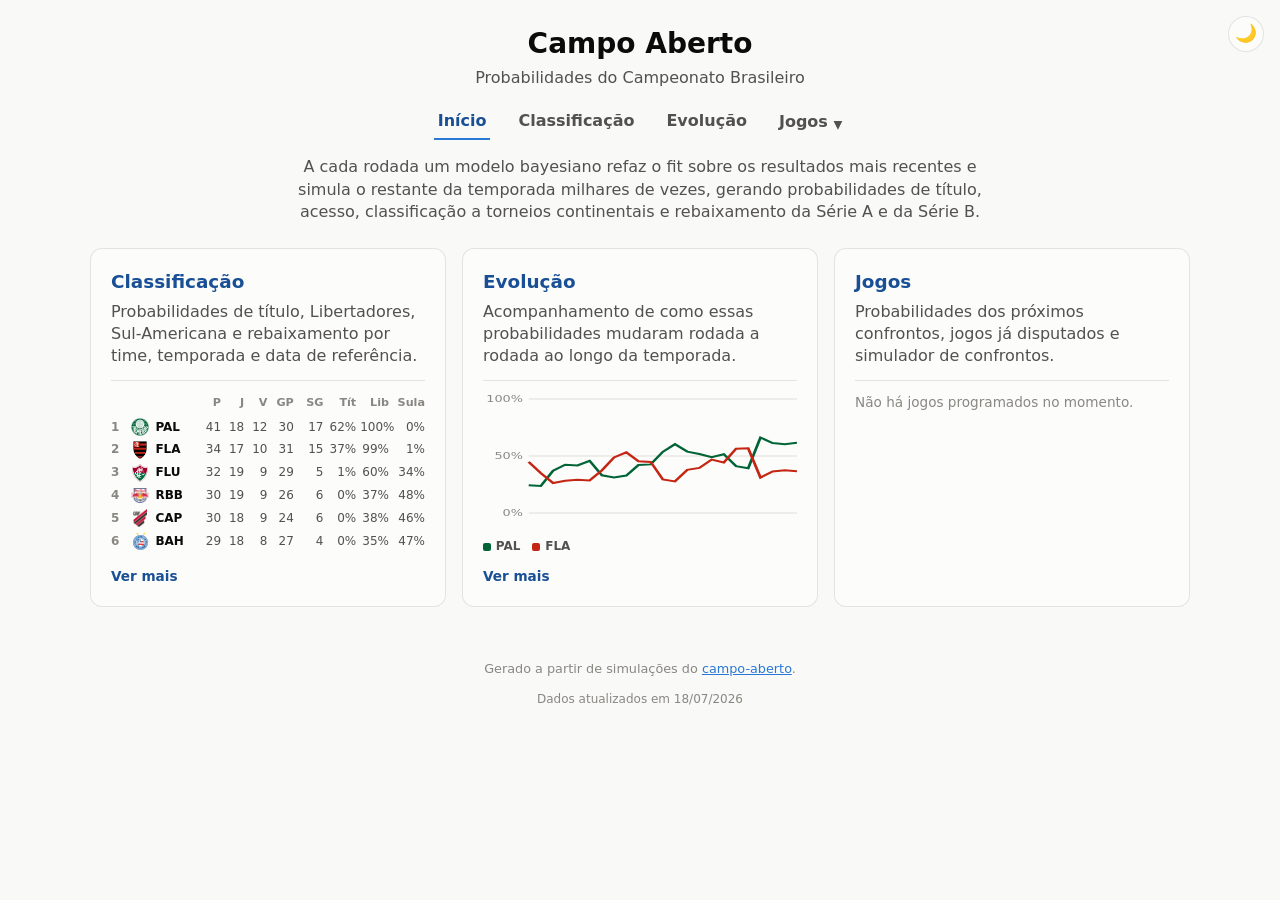
==== site/index.html @ 21b98638 "Add "last updated" footer indicator to the site Shows "Dados atualizados em DD/MM/YYYY" (from params" ====
<!doctype html>
<html lang="pt-BR">
  <head>
    <meta charset="UTF-8" />
    <meta name="viewport" content="width=device-width, initial-scale=1.0" />
    <title>Campo Aberto</title>
    <link
      rel="icon"
      href="data:image/svg+xml,<svg xmlns=%22http://www.w3.org/2000/svg%22 viewBox=%220 0 100 100%22><text y=%22.9em%22 font-size=%2290%22>%E2%9A%BD</text></svg>"
    />
    <link rel="stylesheet" href="assets/css/style.css" />
    <script>
      // Applies any stored theme choice before first paint, so the page
      // never flashes the wrong palette. theme.js (loaded later) owns the
      // toggle button itself.
      (() => {
        const stored = localStorage.getItem("campo-aberto-theme");
        if (stored === "light" || stored === "dark") {
          document.documentElement.setAttribute("data-theme", stored);
        }
      })();
    </script>
  </head>
  <body>
    <button
      id="theme-toggle"
      class="theme-toggle"
      type="button"
      aria-pressed="false"
      aria-label="Mudar para tema escuro"
    ></button>

    <header class="page-header">
      <h1>Campo Aberto</h1>
      <p class="subtitle">Probabilidades do Campeonato Brasileiro</p>
    </header>

    <nav class="page-nav" aria-label="Páginas">
      <a href="index.html" aria-current="page">Início</a>
      <a href="probabilities.html">Classificação</a>
      <a href="evolution.html">Evolução</a>
      <div class="nav-dropdown">
        <a
          href="matches/upcoming.html"
          class="nav-dropdown-trigger"
          aria-haspopup="true"
          aria-expanded="false"
          >Jogos</a
        >
        <div class="nav-dropdown-menu">
          <a href="matches/upcoming.html">Próximos</a>
          <a href="matches/played.html">Passados</a>
          <a href="matches/simulate.html">Simule</a>
        </div>
      </div>
    </nav>

    <main>
      <p class="home-intro">
        A cada rodada um modelo bayesiano refaz o fit sobre os resultados mais recentes e simula o
        restante da temporada milhares de vezes, gerando probabilidades de título, acesso,
        classificação a torneios continentais e rebaixamento da Série A e da Série B.
      </p>

      <div class="home-cards">
        <div class="home-card">
          <h2><a class="home-card-title" href="probabilities.html">Classificação</a></h2>
          <p>
            Probabilidades de título, Libertadores, Sul-Americana e rebaixamento por time, temporada
            e data de referência.
          </p>
          <div class="home-preview" id="preview-standings">Carregando...</div>
          <a class="home-card-more" href="probabilities.html">Ver mais</a>
        </div>
        <div class="home-card">
          <h2><a class="home-card-title" href="evolution.html">Evolução</a></h2>
          <p>
            Acompanhamento de como essas probabilidades mudaram rodada a rodada ao longo da
            temporada.
          </p>
          <div class="home-preview" id="preview-evolution">Carregando...</div>
          <a class="home-card-more" href="evolution.html">Ver mais</a>
        </div>
        <div class="home-card">
          <h2><a class="home-card-title" href="matches/upcoming.html">Jogos</a></h2>
          <p>
            Probabilidades dos próximos confrontos, jogos já disputados e simulador de confrontos.
          </p>
          <div class="home-preview" id="preview-matches">Carregando...</div>
          <a class="home-card-more" href="matches/upcoming.html" id="preview-matches-more"
            >Ver mais</a
          >
        </div>
      </div>
    </main>

    <footer class="page-footer">
      <p>
        Gerado a partir de simulações do
        <a href="https://github.com/IgorMichels/campo-aberto" target="_blank" rel="noopener"
          >campo-aberto</a
        >.
      </p>
      <p class="last-updated" id="last-updated"></p>
    </footer>

    <script src="assets/js/score_models.js"></script>
    <script src="assets/js/poisson_home.js"></script>
    <script src="assets/js/nav.js"></script>
    <script src="assets/js/theme.js"></script>
    <script src="assets/js/last_updated.js"></script>
    <script src="assets/js/team_display.js"></script>
    <script src="assets/js/home.js"></script>
  </body>
</html>
---- site/assets/css/style.css ----
:root {
  --surface-1: #fcfcfb;
  --page-plane: #f9f9f7;
  --text-primary: #0b0b0b;
  --text-secondary: #52514e;
  --text-muted: #898781;
  --gridline: #e1e0d9;
  --baseline: #c3c2b7;
  --border: rgba(11, 11, 11, 0.1);
  --accent: #2a78d6;
  --accent-strong: #184f95;
  --seq-r: 37;
  --seq-g: 106;
  --seq-b: 191;
  --head-row-h: 2.4rem;
  --zone-libertadores-grupos: #2a78d6;
  --zone-libertadores-pre: #eb6834;
  --zone-sulamericana: #008300;
  --zone-rebaixamento: #e34948;
  --zone-direct-promotion: #2a78d6;
  --zone-playoff-promotion: #eb6834;
}

/* Dark palette applies either from the OS preference (when the user hasn't
   picked a theme via the toggle button, i.e. no data-theme attribute) or
   from an explicit data-theme="dark" set by theme.js, which always wins
   over the OS preference in either direction. */
@media (prefers-color-scheme: dark) {
  :root:not([data-theme="light"]) {
    --surface-1: #1a1a19;
    --page-plane: #0d0d0d;
    --text-primary: #ffffff;
    --text-secondary: #c3c2b7;
    --text-muted: #898781;
    --gridline: #2c2c2a;
    --baseline: #383835;
    --border: rgba(255, 255, 255, 0.1);
    --accent: #3987e5;
    --accent-strong: #86b6ef;
    --seq-r: 57;
    --seq-g: 135;
    --seq-b: 229;
    --zone-libertadores-grupos: #3987e5;
    --zone-libertadores-pre: #d95926;
    --zone-sulamericana: #008300;
    --zone-rebaixamento: #e66767;
    --zone-direct-promotion: #3987e5;
    --zone-playoff-promotion: #d95926;
  }
}

:root[data-theme="dark"] {
  --surface-1: #1a1a19;
  --page-plane: #0d0d0d;
  --text-primary: #ffffff;
  --text-secondary: #c3c2b7;
  --text-muted: #898781;
  --gridline: #2c2c2a;
  --baseline: #383835;
  --border: rgba(255, 255, 255, 0.1);
  --accent: #3987e5;
  --accent-strong: #86b6ef;
  --seq-r: 57;
  --seq-g: 135;
  --seq-b: 229;
  --zone-libertadores-grupos: #3987e5;
  --zone-libertadores-pre: #d95926;
  --zone-sulamericana: #008300;
  --zone-rebaixamento: #e66767;
  --zone-direct-promotion: #3987e5;
  --zone-playoff-promotion: #d95926;
}

* {
  box-sizing: border-box;
}

body {
  margin: 0;
  min-height: 100vh;
  background: var(--page-plane);
  color: var(--text-primary);
  font-family:
    system-ui,
    -apple-system,
    "Segoe UI",
    sans-serif;
  line-height: 1.4;
}

.page-header {
  padding: 1.5rem 1rem 0.5rem;
  text-align: center;
}

.page-header h1 {
  margin: 0 0 0.25rem;
  font-size: 1.75rem;
}

.subtitle {
  margin: 0;
  color: var(--text-secondary);
}

.page-nav {
  display: flex;
  justify-content: center;
  gap: 1.5rem;
  padding: 0.5rem 1rem 0;
}

.page-nav a {
  color: var(--text-secondary);
  text-decoration: none;
  font-weight: 600;
  padding: 0.25rem 0.25rem;
  border-bottom: 2px solid transparent;
}

.page-nav a:hover {
  color: var(--text-primary);
}

.page-nav a[aria-current="page"] {
  color: var(--accent-strong);
  border-bottom-color: var(--accent);
}

/* A .page-nav entry with its own submenu (currently just "Jogos" ->
   Próximos/Passados/Simule) -- opens on hover (pure CSS, mouse users) or on
   click/tap (nav.js toggles .is-open, for touch devices that can't hover).
   The trigger is styled through the plain ".page-nav a" rules above (it's
   still a real <a>, just with this class added on top) plus the small
   caret appended here. */
.nav-dropdown {
  position: relative;
  display: flex;
}

/* The trigger stretches to the same height its plain-<a> siblings get from
   .page-nav's flex stretch (the wrapping div above already matches their
   height; without this the <a> inside it stays at its own shorter natural
   height and sits top-aligned, reading as "shifted up" relative to
   Classificação/Evolução), then centers its own text within that height. */
.nav-dropdown-trigger {
  display: flex;
  align-items: center;
}

.nav-dropdown-trigger::after {
  content: "\25BE"; /* ▾ */
  margin-left: 0.35rem;
  /* Matches .team-select-trigger::after (site/assets/css/matches.css) in
     actual size -- both in rem, not em, since the two triggers don't share
     a font-size to multiply against. */
  font-size: 1.105rem;
  position: relative;
  top: 2px;
}

.nav-dropdown-menu {
  display: none;
  flex-direction: column;
  position: absolute;
  /* No gap between the trigger's bottom edge and this menu's top edge --
     top: 100% (no margin) means the two boxes are directly adjacent, so
     :hover on .nav-dropdown never lapses while the mouse crosses from one
     to the other. Breathing room comes from this box's own top padding
     instead of a margin outside it, which would have been a dead zone. */
  top: 100%;
  left: 50%;
  transform: translateX(-50%);
  padding: 0.6rem 0.35rem 0.35rem;
  min-width: 140px;
  background: var(--surface-1);
  border: 1px solid var(--border);
  border-radius: 8px;
  box-shadow: 0 8px 20px rgba(0, 0, 0, 0.15);
  z-index: 10;
}

.nav-dropdown:hover .nav-dropdown-menu,
.nav-dropdown.is-open .nav-dropdown-menu {
  display: flex;
}

.nav-dropdown-menu a {
  color: var(--text-secondary);
  text-decoration: none;
  font-weight: 600;
  font-size: 0.9rem;
  padding: 0.4rem 0.6rem;
  border-radius: 6px;
  white-space: nowrap;
}

.nav-dropdown-menu a:hover {
  color: var(--text-primary);
  background: var(--border);
}

.nav-dropdown-menu a[aria-current="page"] {
  color: var(--accent-strong);
  background: var(--border);
}

.theme-toggle {
  position: fixed;
  top: 1rem;
  right: 1rem;
  z-index: 20;
  width: 2.25rem;
  height: 2.25rem;
  display: flex;
  align-items: center;
  justify-content: center;
  border-radius: 999px;
  border: 1px solid var(--border);
  background: var(--surface-1);
  color: var(--text-primary);
  font-size: 1.1rem;
  line-height: 1;
  cursor: pointer;
}

.theme-toggle:hover {
  border-color: var(--accent);
}

main {
  max-width: 1200px;
  margin: 0 auto;
  padding: 1rem;
}

.controls {
  display: flex;
  flex-wrap: wrap;
  align-items: center;
  justify-content: center;
  gap: 1rem;
  margin-bottom: 0.5rem;
}

.tabs {
  display: flex;
  gap: 0.25rem;
  background: var(--surface-1);
  border: 1px solid var(--border);
  border-radius: 999px;
  padding: 0.25rem;
}

.tab-button {
  border: none;
  background: transparent;
  color: var(--text-secondary);
  font: inherit;
  font-weight: 600;
  padding: 0.4rem 1rem;
  border-radius: 999px;
  cursor: pointer;
}

.tab-button:hover {
  color: var(--text-primary);
}

.tab-button[aria-selected="true"] {
  background: var(--accent);
  color: #ffffff;
}

.season-picker,
.date-picker {
  display: flex;
  align-items: center;
  gap: 0.5rem;
}

.season-picker label,
.date-picker label {
  color: var(--text-secondary);
  font-weight: 600;
}

#season-select,
#date-select,
#spot-select {
  font: inherit;
  padding: 0.4rem 0.75rem;
  border-radius: 8px;
  border: 1px solid var(--border);
  background: var(--surface-1);
  color: var(--text-primary);
}

.team-picker {
  position: relative;
}

.team-picker-toggle {
  font: inherit;
  font-weight: 600;
  padding: 0.4rem 0.75rem;
  border-radius: 8px;
  border: 1px solid var(--border);
  background: var(--surface-1);
  color: var(--text-primary);
  cursor: pointer;
}

.team-picker-toggle:hover {
  border-color: var(--accent);
}

#team-picker-count {
  color: var(--text-secondary);
  font-weight: 400;
}

.team-picker-panel {
  position: absolute;
  z-index: 10;
  top: calc(100% + 0.4rem);
  left: 0;
  min-width: 260px;
  max-height: 320px;
  overflow-y: auto;
  background: var(--surface-1);
  border: 1px solid var(--border);
  border-radius: 12px;
  box-shadow: 0 8px 24px rgba(0, 0, 0, 0.15);
  padding: 0.4rem;
}

.team-picker-option {
  display: flex;
  align-items: center;
  gap: 0.6rem;
  padding: 0.4rem 0.5rem;
  border-radius: 8px;
  cursor: pointer;
}

.team-picker-option:hover {
  background: var(--page-plane);
}

.team-picker-option input {
  flex-shrink: 0;
  accent-color: var(--accent);
}

.team-picker-option img {
  width: 22px;
  height: 22px;
  object-fit: contain;
  flex-shrink: 0;
}

.team-picker-option span {
  white-space: nowrap;
  overflow: hidden;
  text-overflow: ellipsis;
}

.team-picker-option.disabled {
  opacity: 0.4;
  cursor: not-allowed;
}

.chart-toolbar {
  display: flex;
  justify-content: flex-end;
  max-width: 1100px;
  margin: 0 auto;
}

.table-toggle-button {
  font: inherit;
  font-weight: 600;
  padding: 0.35rem 0.75rem;
  border-radius: 999px;
  border: 1px solid var(--border);
  background: var(--surface-1);
  color: var(--text-secondary);
  cursor: pointer;
}

.table-toggle-button:hover {
  color: var(--text-primary);
  border-color: var(--accent);
}

.table-toggle-button[aria-pressed="true"] {
  background: var(--accent);
  color: #ffffff;
  border-color: var(--accent);
}

.chart-card {
  max-width: 1100px;
  margin: 0.5rem auto 0;
  border: 1px solid var(--border);
  border-radius: 12px;
  background: var(--surface-1);
  padding: 0.5rem;
  overflow-x: auto;
}

.table-scroll {
  overflow-x: auto;
  border: 1px solid var(--border);
  border-radius: 12px;
  background: var(--surface-1);
  margin-top: 1rem;
}

table {
  border-collapse: collapse;
  width: 100%;
  min-width: 480px;
}

thead th {
  position: sticky;
  background: var(--surface-1);
  color: var(--text-secondary);
  font-size: 0.8rem;
  font-weight: 700;
  text-align: center;
  padding: 0.6rem 0.5rem;
  white-space: nowrap;
  box-sizing: border-box;
  height: var(--head-row-h);
}

/* Two-row grouped header (e.g. "Libertadores" spanning fase de grupos/pré/geral):
   both rows get a fixed height so the second row's sticky offset lines up
   exactly under the first, regardless of font-size differences between them. */
#table-head-row th {
  top: 0;
  border-bottom: 2px solid var(--baseline);
}

#table-head-row th.group-header {
  border-bottom: 1px solid var(--gridline);
}

.sub-header-row th {
  top: var(--head-row-h);
  border-bottom: 2px solid var(--baseline);
  font-size: 0.72rem;
  font-weight: 600;
  color: var(--text-muted);
}

#table-head-row th:first-child,
tbody td.team-cell {
  text-align: left;
  position: sticky;
  left: 0;
  background: var(--surface-1);
  z-index: 1;
}

th.sortable {
  cursor: pointer;
  user-select: none;
}

th.sortable:hover,
th.sortable:focus-visible {
  color: var(--text-primary);
}

th.sortable:focus-visible {
  outline: 2px solid var(--accent);
  outline-offset: -2px;
}

th.sortable[aria-sort="ascending"],
th.sortable[aria-sort="descending"] {
  color: var(--accent-strong);
}

tbody td {
  padding: 0.5rem 0.6rem;
  border-bottom: 1px solid var(--gridline);
  text-align: center;
  font-variant-numeric: tabular-nums;
  white-space: nowrap;
}

tbody tr:last-child td {
  border-bottom: none;
}

.team-cell {
  display: flex;
  align-items: center;
  gap: 0.6rem;
  white-space: nowrap;
  /* Transparent by default so every row reserves the same 4px, and only a
     tr.zone-* class (set from the export's already-computed classification
     zone, see app.js's renderTable) needs to override the color -- crests
     stay aligned whether or not a given row has a zone. */
  border-left: 4px solid transparent;
}

.rank-number {
  min-width: 1.5rem;
  text-align: right;
  color: var(--text-muted);
  font-weight: 700;
  font-variant-numeric: tabular-nums;
}

/* Classification-zone color bar, inspired by the colored left-border strip
   sports tables commonly use to mark continental/access-playoff/relegation
   cutoffs -- the zone itself is decided server-side
   (src.site.export_site_data), this only maps a zone name to a color. Covers
   both Serie A (libertadores_grupos, libertadores_pre, sulamericana,
   rebaixamento) and Serie B (direct_promotion, playoff_promotion,
   rebaixamento). */
tbody tr.zone-libertadores-grupos td.team-cell {
  border-left-color: var(--zone-libertadores-grupos);
}

tbody tr.zone-libertadores-pre td.team-cell {
  border-left-color: var(--zone-libertadores-pre);
}

tbody tr.zone-sulamericana td.team-cell {
  border-left-color: var(--zone-sulamericana);
}

tbody tr.zone-direct-promotion td.team-cell {
  border-left-color: var(--zone-direct-promotion);
}

tbody tr.zone-playoff-promotion td.team-cell {
  border-left-color: var(--zone-playoff-promotion);
}

tbody tr.zone-rebaixamento td.team-cell {
  border-left-color: var(--zone-rebaixamento);
}

.zone-legend {
  list-style: none;
  display: flex;
  flex-wrap: wrap;
  justify-content: center;
  gap: 0.4rem 1.2rem;
  margin: 0.75rem 0 0;
  padding: 0;
  font-size: 0.8rem;
  color: var(--text-secondary);
}

.zone-legend-item {
  display: flex;
  align-items: center;
  gap: 0.4rem;
}

.zone-legend-swatch {
  width: 10px;
  height: 10px;
  border-radius: 2px;
  flex-shrink: 0;
}

.zone-legend-swatch.zone-libertadores-grupos {
  background: var(--zone-libertadores-grupos);
}

.zone-legend-swatch.zone-libertadores-pre {
  background: var(--zone-libertadores-pre);
}

.zone-legend-swatch.zone-sulamericana {
  background: var(--zone-sulamericana);
}

.zone-legend-swatch.zone-direct-promotion {
  background: var(--zone-direct-promotion);
}

.zone-legend-swatch.zone-playoff-promotion {
  background: var(--zone-playoff-promotion);
}

.zone-legend-swatch.zone-rebaixamento {
  background: var(--zone-rebaixamento);
}

.crest {
  width: 28px;
  height: 28px;
  object-fit: contain;
  flex-shrink: 0;
}

.table-team-header {
  display: flex;
  align-items: center;
  justify-content: center;
  gap: 0.5rem;
}

.table-team-header .crest {
  width: 20px;
  height: 20px;
}

.team-name {
  font-weight: 600;
}

.prob-cell {
  color: var(--text-primary);
}

.stat-cell {
  color: var(--text-secondary);
  font-weight: 600;
}

.status-cell {
  padding: 1.5rem;
  text-align: center;
  color: var(--text-secondary);
}

.status-message {
  text-align: center;
  color: var(--text-secondary);
}

.home-intro {
  max-width: 720px;
  margin: 0 auto 1.5rem;
  text-align: center;
  color: var(--text-secondary);
}

.home-cards {
  display: grid;
  grid-template-columns: repeat(auto-fit, minmax(220px, 1fr));
  gap: 1rem;
  max-width: 1100px;
  margin: 0 auto;
}

/* A plain container, not a link: each card's own "Ver mais" is the one
   clickable element (an <a> can't nest inside another <a>). display:flex +
   column so home-card-more's margin-top:auto pins it to the bottom of the
   card regardless of how tall that card's own preview content is -- the 3
   cards in a row are already stretched to equal height by .home-cards'
   grid, so this keeps every "Ver mais" lined up along the same baseline. */
.home-card {
  display: flex;
  flex-direction: column;
  padding: 1.25rem;
  border: 1px solid var(--border);
  border-radius: 12px;
  background: var(--surface-1);
}

.home-card h2 {
  margin: 0 0 0.4rem;
  font-size: 1.15rem;
}

.home-card-title {
  color: var(--accent-strong);
  text-decoration: none;
}

.home-card-title:hover {
  text-decoration: underline;
}

.home-card p {
  margin: 0;
  color: var(--text-secondary);
}

/* Per-card "spoiler" preview (home.js) -- a static-at-load snapshot of that
   page's own data, not a live/auto-updating widget. Sits below the card's
   description paragraph. */
.home-preview {
  margin-top: 0.75rem;
  padding-top: 0.75rem;
  border-top: 1px solid var(--border);
  min-height: 2.5rem;
  font-size: 0.85rem;
  color: var(--text-muted);
}

.home-card-more {
  display: inline-block;
  align-self: flex-start;
  margin-top: auto;
  padding-top: 0.75rem;
  color: var(--accent-strong);
  font-weight: 600;
  font-size: 0.85rem;
  text-decoration: none;
}

.home-card-more:hover {
  text-decoration: underline;
}

/* Hidden by home.js when there are no more scheduled matches -- nothing
   left to see more of. */
.home-card-more[hidden] {
  display: none;
}

/* Grid rows instead of a <table>: an HTML table's fixed-layout algorithm
   turned out to size the table wider than its own container whenever the
   explicit column widths + content didn't add up exactly (overflowing past
   the card's edge) -- CSS Grid's `minmax(0, 1fr)` track is the standard,
   more predictable way to give one column the remaining space without that
   footgun, and it also sidesteps the page-wide thead th/tbody td rules
   (meant for #results-table) a <table> here would otherwise inherit. */
.preview-standings-row {
  display: grid;
  grid-template-columns: 1rem minmax(0, 1fr) 1.4rem 1.2rem 1.2rem 1.4rem 1.6rem 1.8rem 1.8rem 2rem;
  align-items: center;
  gap: 0.25rem;
  padding: 0.15rem 0;
  font-size: 0.75rem;
}

.preview-standings-head {
  padding-bottom: 0.3rem;
}

.preview-num-label {
  text-align: right;
  font-size: 0.7rem;
  font-weight: 600;
  color: var(--text-muted);
}

.preview-rank {
  color: var(--text-muted);
  font-weight: 700;
  font-variant-numeric: tabular-nums;
}

.preview-team-cell {
  display: flex;
  align-items: center;
  gap: 0.4rem;
  min-width: 0;
  overflow: hidden;
}

.preview-team-cell .crest {
  width: 18px;
  height: 18px;
  flex-shrink: 0;
}

.preview-team {
  overflow: hidden;
  text-overflow: ellipsis;
  white-space: nowrap;
  color: var(--text-primary);
  font-weight: 600;
}

.preview-num {
  text-align: right;
  color: var(--text-secondary);
  font-variant-numeric: tabular-nums;
}

.sparkline {
  display: block;
  width: 100%;
  height: 128px;
}

/* .home-card p resets margin to 0 for the card's own description text --
   more specific (class+element) than a bare .preview-legend (class-only)
   would be, so this needs the same two-part specificity to actually win. */
.home-card .preview-legend {
  display: flex;
  gap: 0.75rem;
  margin: 1.1rem 0 0;
  font-size: 0.75rem;
}

.preview-legend-item {
  display: inline-flex;
  align-items: center;
  gap: 0.3rem;
  color: var(--text-secondary);
  font-weight: 600;
}

.preview-legend-swatch {
  width: 8px;
  height: 8px;
  border-radius: 2px;
  flex-shrink: 0;
}

.preview-match {
  padding: 0.3rem 0;
}

.preview-match:not(:first-child) {
  border-top: 1px solid var(--border);
}

.preview-match-row {
  display: flex;
  align-items: center;
  gap: 0.4rem;
  padding: 0.05rem 0;
}

.preview-match-row .crest {
  width: 16px;
  height: 16px;
  flex-shrink: 0;
}

.preview-match-team-name {
  overflow: hidden;
  text-overflow: ellipsis;
  white-space: nowrap;
  color: var(--text-primary);
  font-weight: 600;
}

.preview-match-date {
  margin-left: auto;
  flex-shrink: 0;
  font-size: 0.7rem;
  color: var(--text-muted);
}

.page-footer {
  text-align: center;
  color: var(--text-muted);
  font-size: 0.8rem;
  padding: 1.5rem 1rem 2rem;
}

.page-footer a {
  color: var(--accent);
}

.last-updated {
  margin-top: 0.25rem;
  font-size: 0.75rem;
}

@media (max-width: 480px) {
  .controls {
    flex-direction: column;
    align-items: stretch;
  }

  .tabs {
    justify-content: center;
  }

  .season-picker,
  .date-picker {
    justify-content: center;
  }

  .crest {
    width: 22px;
    height: 22px;
  }

  thead th,
  tbody td {
    padding: 0.45rem 0.4rem;
    font-size: 0.85rem;
  }

  .team-picker-panel {
    left: auto;
    right: 0;
    min-width: 220px;
  }
}
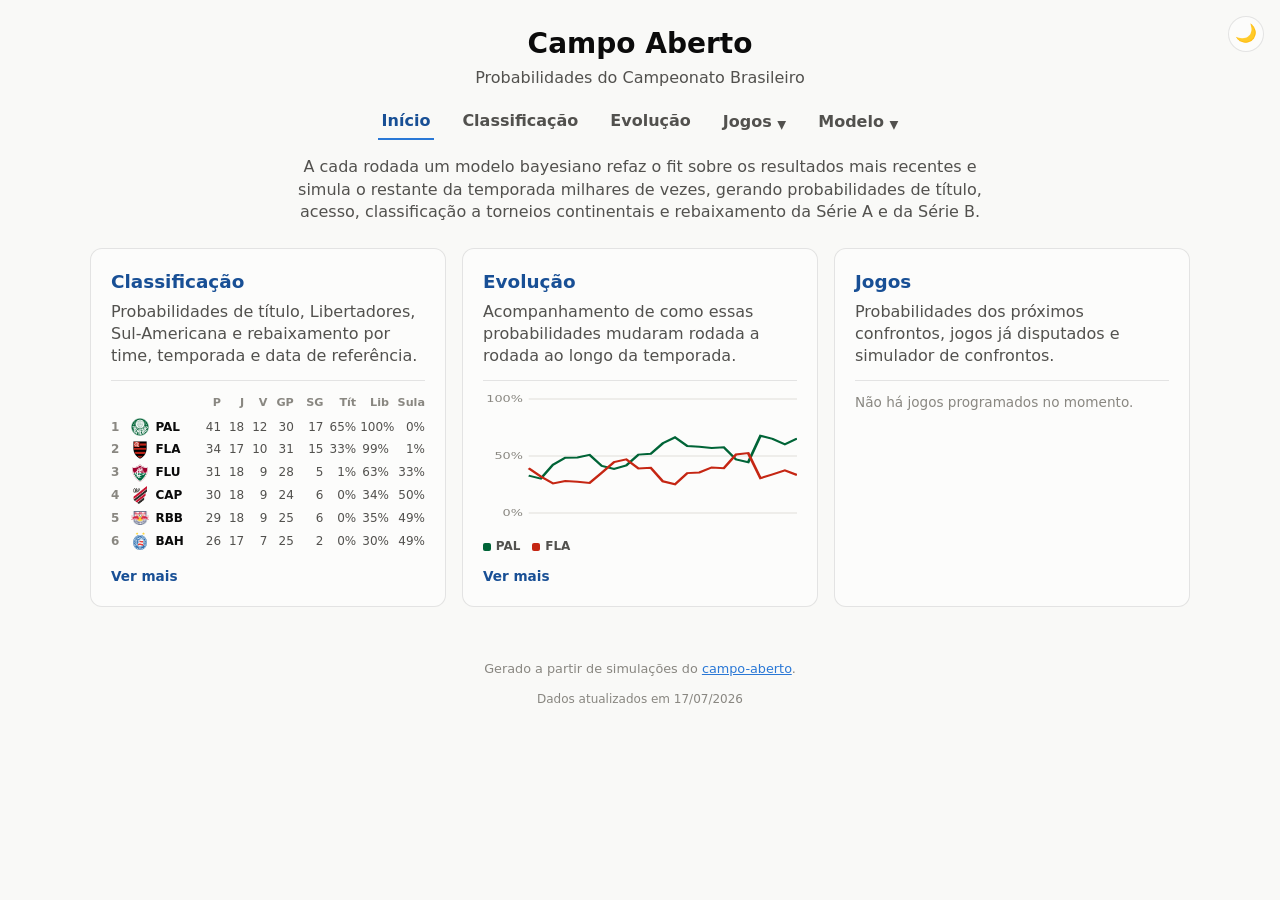
==== commit 6a2e7b52: "Add a model-documentation page under a new "Modelo" nav dropdown site/model/docs.html explains how t" ====
--- a/site/index.html
+++ b/site/index.html
@@ -4,6 +4,10 @@
     <meta charset="UTF-8" />
     <meta name="viewport" content="width=device-width, initial-scale=1.0" />
     <title>Campo Aberto</title>
+    <meta
+      name="description"
+      content="Probabilidades do Campeonato Brasileiro (Série A e Série B) geradas por simulação bayesiana: título, Libertadores, Sul-Americana, acesso e rebaixamento."
+    />
     <link
       rel="icon"
       href="data:image/svg+xml,<svg xmlns=%22http://www.w3.org/2000/svg%22 viewBox=%220 0 100 100%22><text y=%22.9em%22 font-size=%2290%22>%E2%9A%BD</text></svg>"
@@ -51,6 +55,18 @@
           <a href="matches/upcoming.html">Próximos</a>
           <a href="matches/played.html">Passados</a>
           <a href="matches/simulate.html">Simule</a>
+        </div>
+      </div>
+      <div class="nav-dropdown">
+        <a
+          href="model/docs.html"
+          class="nav-dropdown-trigger"
+          aria-haspopup="true"
+          aria-expanded="false"
+          >Modelo</a
+        >
+        <div class="nav-dropdown-menu">
+          <a href="model/docs.html">Documentação</a>
         </div>
       </div>
     </nav>
@@ -108,6 +124,8 @@
     <script src="assets/js/poisson_home.js"></script>
     <script src="assets/js/nav.js"></script>
     <script src="assets/js/theme.js"></script>
+    <!-- Placeholder analytics hook -- inert until a provider is picked, see assets/js/analytics.js -->
+    <script src="assets/js/analytics.js"></script>
     <script src="assets/js/last_updated.js"></script>
     <script src="assets/js/team_display.js"></script>
     <script src="assets/js/home.js"></script>
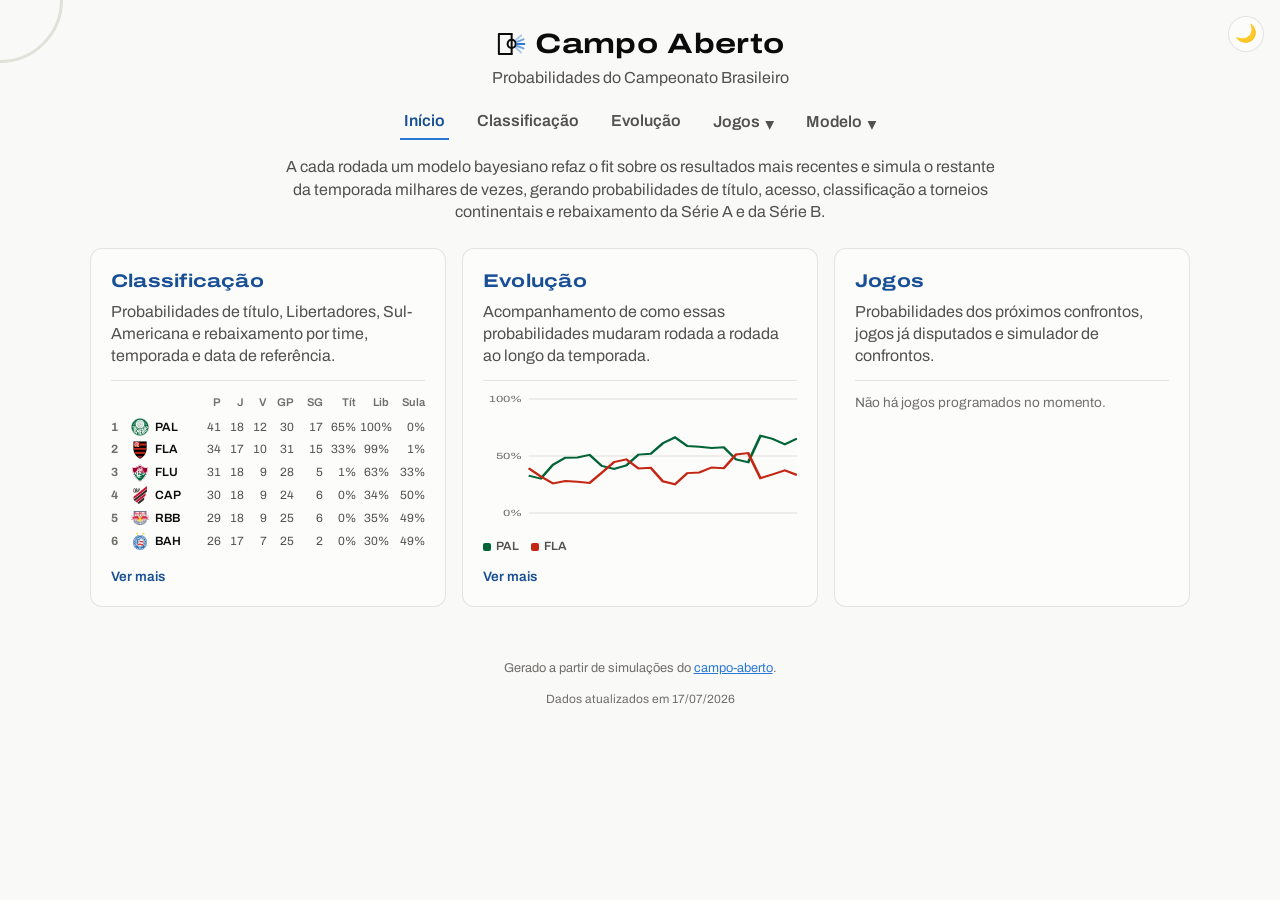
==== commit 33fe9671: "Apply the brand identity to every page Header: the symbol (inline SVG, recolored via currentColor/va" ====
--- a/site/index.html
+++ b/site/index.html
@@ -8,10 +8,21 @@
       name="description"
       content="Probabilidades do Campeonato Brasileiro (Série A e Série B) geradas por simulação bayesiana: título, Libertadores, Sul-Americana, acesso e rebaixamento."
     />
-    <link
-      rel="icon"
-      href="data:image/svg+xml,<svg xmlns=%22http://www.w3.org/2000/svg%22 viewBox=%220 0 100 100%22><text y=%22.9em%22 font-size=%2290%22>%E2%9A%BD</text></svg>"
+    <meta property="og:type" content="website" />
+    <meta property="og:title" content="Campo Aberto" />
+    <meta
+      property="og:description"
+      content="Probabilidades do Campeonato Brasileiro (Série A e Série B) geradas por simulação bayesiana: título, Libertadores, Sul-Americana, acesso e rebaixamento."
     />
+    <meta
+      property="og:image"
+      content="https://igormichels.github.io/campo-aberto/assets/marca/og-image-1200x630.jpg"
+    />
+    <meta property="og:url" content="https://igormichels.github.io/campo-aberto/index.html" />
+    <meta name="twitter:card" content="summary_large_image" />
+    <link rel="icon" href="assets/marca/favicon.svg" type="image/svg+xml" />
+    <link rel="icon" href="assets/marca/favicon-32.png" sizes="32x32" type="image/png" />
+    <link rel="apple-touch-icon" href="assets/marca/favicon-180.png" />
     <link rel="stylesheet" href="assets/css/style.css" />
     <script>
       // Applies any stored theme choice before first paint, so the page
@@ -34,8 +45,29 @@
       aria-label="Mudar para tema escuro"
     ></button>
 
-    <header class="page-header">
-      <h1>Campo Aberto</h1>
+    <header class="page-header corner-arc corner-arc-top-left">
+      <h1>
+        <svg class="brand-mark" viewBox="0 0 100 76" aria-hidden="true">
+          <g
+            fill="none"
+            stroke="currentColor"
+            stroke-width="6.4"
+            stroke-linecap="round"
+            stroke-linejoin="round"
+          >
+            <path d="M50 6 H9.2 V70 H50" />
+            <path d="M50 6 V70" />
+            <circle cx="50.0" cy="38.0" r="13.0" />
+          </g>
+          <g fill="none" stroke="var(--accent)" stroke-width="6.4" stroke-linecap="round">
+            <path d="M68.5 38.0 L90.5 38.0" opacity="1.0" />
+            <path d="M67.3 31.4 L87.8 23.5" opacity="0.66" />
+            <path d="M67.3 44.6 L87.8 52.5" opacity="0.66" />
+            <path d="M63.7 25.6 L80.1 10.9" opacity="0.36" />
+            <path d="M63.7 50.4 L80.1 65.1" opacity="0.36" />
+          </g></svg
+        >Campo Aberto
+      </h1>
       <p class="subtitle">Probabilidades do Campeonato Brasileiro</p>
     </header>
 
@@ -67,6 +99,7 @@
         >
         <div class="nav-dropdown-menu">
           <a href="model/docs.html">Documentação</a>
+          <a href="model/stats.html">Estatísticas</a>
         </div>
       </div>
     </nav>
--- a/site/assets/css/style.css
+++ b/site/assets/css/style.css
@@ -1,3 +1,46 @@
+/* Self-hosted brand type (SIL OFL 1.1, license files under ../fonts/). */
+@font-face {
+  font-family: "Archivo";
+  font-style: normal;
+  font-display: swap;
+  font-weight: 100 900;
+  font-stretch: 62% 125%;
+  src: url("../fonts/archivo/archivo-latin-standard-normal.woff2") format("woff2-variations");
+  unicode-range: U+0000-00FF, U+0131, U+0152-0153, U+02BB-02BC, U+02C6, U+02DA, U+02DC, U+0304,
+    U+0308, U+0329, U+2000-206F, U+20AC, U+2122, U+2191, U+2193, U+2212, U+2215, U+FEFF, U+FFFD;
+}
+@font-face {
+  font-family: "Archivo";
+  font-style: normal;
+  font-display: swap;
+  font-weight: 100 900;
+  font-stretch: 62% 125%;
+  src: url("../fonts/archivo/archivo-latin-ext-standard-normal.woff2") format("woff2-variations");
+  unicode-range: U+0100-02BA, U+02BD-02C5, U+02C7-02CC, U+02CE-02D7, U+02DD-02FF, U+0304, U+0308,
+    U+0329, U+1D00-1DBF, U+1E00-1E9F, U+1EF2-1EFF, U+2020, U+20A0-20AB, U+20AD-20C0, U+2113,
+    U+2C60-2C7F, U+A720-A7FF;
+}
+@font-face {
+  font-family: "IBM Plex Mono";
+  font-style: normal;
+  font-display: swap;
+  font-weight: 500;
+  src: url("../fonts/ibm-plex-mono/ibm-plex-mono-latin-500-normal.woff2") format("woff2");
+  unicode-range: U+0000-00FF, U+0131, U+0152-0153, U+02BB-02BC, U+02C6, U+02DA, U+02DC, U+0304,
+    U+0308, U+0329, U+2000-206F, U+2074, U+20AC, U+2122, U+2191, U+2193, U+2212, U+2215, U+FEFF,
+    U+FFFD;
+}
+@font-face {
+  font-family: "IBM Plex Mono";
+  font-style: normal;
+  font-display: swap;
+  font-weight: 500;
+  src: url("../fonts/ibm-plex-mono/ibm-plex-mono-latin-ext-500-normal.woff2") format("woff2");
+  unicode-range: U+0100-02BA, U+02BD-02C5, U+02C7-02CC, U+02CE-02D7, U+02DD-02FF, U+0304, U+0308,
+    U+0329, U+1D00-1DBF, U+1E00-1E9F, U+1EF2-1EFF, U+2020, U+20A0-20AB, U+20AD-20C0, U+2113,
+    U+2C60-2C7F, U+A720-A7FF;
+}
+
 :root {
   --surface-1: #fcfcfb;
   --page-plane: #f9f9f7;
@@ -80,11 +123,7 @@
   min-height: 100vh;
   background: var(--page-plane);
   color: var(--text-primary);
-  font-family:
-    system-ui,
-    -apple-system,
-    "Segoe UI",
-    sans-serif;
+  font-family: var(--font-body, system-ui, -apple-system, "Segoe UI", sans-serif);
   line-height: 1.4;
 }
 
@@ -96,6 +135,14 @@
 .page-header h1 {
   margin: 0 0 0.25rem;
   font-size: 1.75rem;
+}
+
+.brand-mark {
+  height: 0.85em;
+  width: auto;
+  vertical-align: -0.1em;
+  margin-right: 0.3em;
+  overflow: visible;
 }
 
 .subtitle {
@@ -899,3 +946,98 @@
     min-width: 220px;
   }
 }
+
+/* ---- identity tokens (identidade_visual/tokens.css) --------------------
+ * --text-muted / --accent-text below override the equivalents earlier in
+ * this file with WCAG AA-corrected values; --font-* are consumed by the
+ * @font-face rules at the top of this file.
+ */
+:root {
+  --font-display: "Archivo", system-ui, -apple-system, "Segoe UI", sans-serif;
+  --font-body: "Archivo", system-ui, -apple-system, "Segoe UI", sans-serif;
+  --font-mono: "IBM Plex Mono", ui-monospace, SFMono-Regular, Menlo, monospace;
+
+  /* escala: 1.25 (terça maior), base 16px */
+  --step--1: 0.8rem;
+  --step-0: 1rem;
+  --step-1: 1.25rem;
+  --step-2: 1.5625rem;
+  --step-3: 1.953rem;
+  --step-4: 2.441rem;
+
+  /* correções de contraste (WCAG AA para texto = 4.5:1), medidas contra
+     --page-plane #f9f9f7 */
+  --text-muted: #706e69; /* era #898781 → 3.41:1, agora 4.83:1 */
+  --accent-text: #2872cc; /* azul só para TEXTO → 4.56:1 (o #2a78d6 dá 4.19) */
+}
+
+h1,
+h2,
+.wordmark {
+  font-family: var(--font-display);
+  font-stretch: 125%;
+  font-weight: 700;
+  letter-spacing: 0.012em;
+}
+
+/* Todo número tabular passa pelo mono: as colunas de probabilidade alinham
+   sozinhas e a vírgula decimal cai sempre no mesmo lugar. `.prob` fica de
+   fora -- é só usada dentro do grid 5x5 das figurinhas de placar
+   (matches.css), que mantém a fonte original. */
+td.num,
+th.num,
+.axis-label,
+time,
+code {
+  font-family: var(--font-mono);
+  font-variant-numeric: tabular-nums;
+  font-weight: 500;
+}
+
+.eyebrow {
+  font-family: var(--font-mono);
+  font-size: var(--step--1);
+  font-weight: 500;
+  letter-spacing: 0.14em;
+  text-transform: uppercase;
+  color: var(--text-muted);
+}
+
+/* Arco de escanteio: o único ornamento. Usar UMA vez por página. Por padrão
+   fica no canto inferior direito; `.corner-arc-top-left` move para o
+   superior esquerdo (usado no cabeçalho). */
+.corner-arc {
+  position: relative;
+  overflow: hidden;
+}
+.corner-arc::after {
+  content: "";
+  position: absolute;
+  right: 0;
+  bottom: 0;
+  width: 120px;
+  height: 120px;
+  border: 3px solid var(--gridline);
+  border-radius: 50%;
+  transform: translate(50%, 50%);
+  pointer-events: none;
+}
+.corner-arc.corner-arc-top-left::after {
+  right: auto;
+  bottom: auto;
+  top: 0;
+  left: 0;
+  transform: translate(-50%, -50%);
+}
+
+@media (prefers-color-scheme: dark) {
+  :root:not([data-theme="light"]) {
+    --accent-text: var(--accent); /* #3987e5 já dá 5.34:1 no escuro */
+    --zone-sulamericana: #039203; /* era #008300 → 3.93:1, agora 4.74:1 */
+  }
+}
+
+:root[data-theme="dark"] {
+  --accent-text: var(--accent);
+  --zone-sulamericana: #039203;
+}
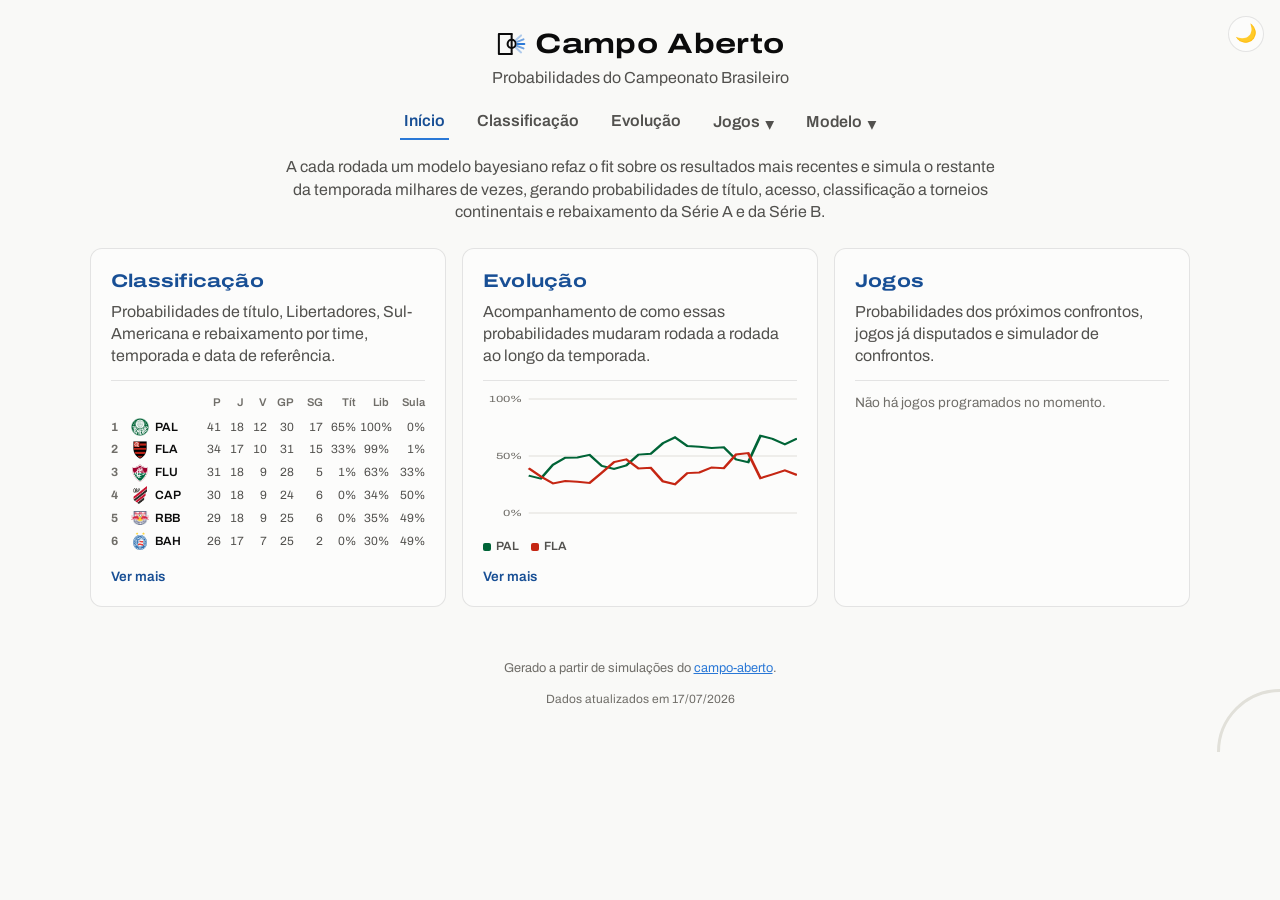
==== commit d53321e2: "Move .corner-arc back to the footer, bottom-right Reverts the header top-left placement from the pre" ====
--- a/site/index.html
+++ b/site/index.html
@@ -45,7 +45,7 @@
       aria-label="Mudar para tema escuro"
     ></button>
 
-    <header class="page-header corner-arc corner-arc-top-left">
+    <header class="page-header">
       <h1>
         <svg class="brand-mark" viewBox="0 0 100 76" aria-hidden="true">
           <g
@@ -143,7 +143,7 @@
       </div>
     </main>
 
-    <footer class="page-footer">
+    <footer class="page-footer corner-arc">
       <p>
         Gerado a partir de simulações do
         <a href="https://github.com/IgorMichels/campo-aberto" target="_blank" rel="noopener"
--- a/site/assets/css/style.css
+++ b/site/assets/css/style.css
@@ -1003,9 +1003,7 @@
   color: var(--text-muted);
 }
 
-/* Arco de escanteio: o único ornamento. Usar UMA vez por página. Por padrão
-   fica no canto inferior direito; `.corner-arc-top-left` move para o
-   superior esquerdo (usado no cabeçalho). */
+/* Arco de escanteio: o único ornamento. Usar UMA vez por página, no rodapé. */
 .corner-arc {
   position: relative;
   overflow: hidden;
@@ -1022,13 +1020,6 @@
   transform: translate(50%, 50%);
   pointer-events: none;
 }
-.corner-arc.corner-arc-top-left::after {
-  right: auto;
-  bottom: auto;
-  top: 0;
-  left: 0;
-  transform: translate(-50%, -50%);
-}
 
 @media (prefers-color-scheme: dark) {
   :root:not([data-theme="light"]) {
